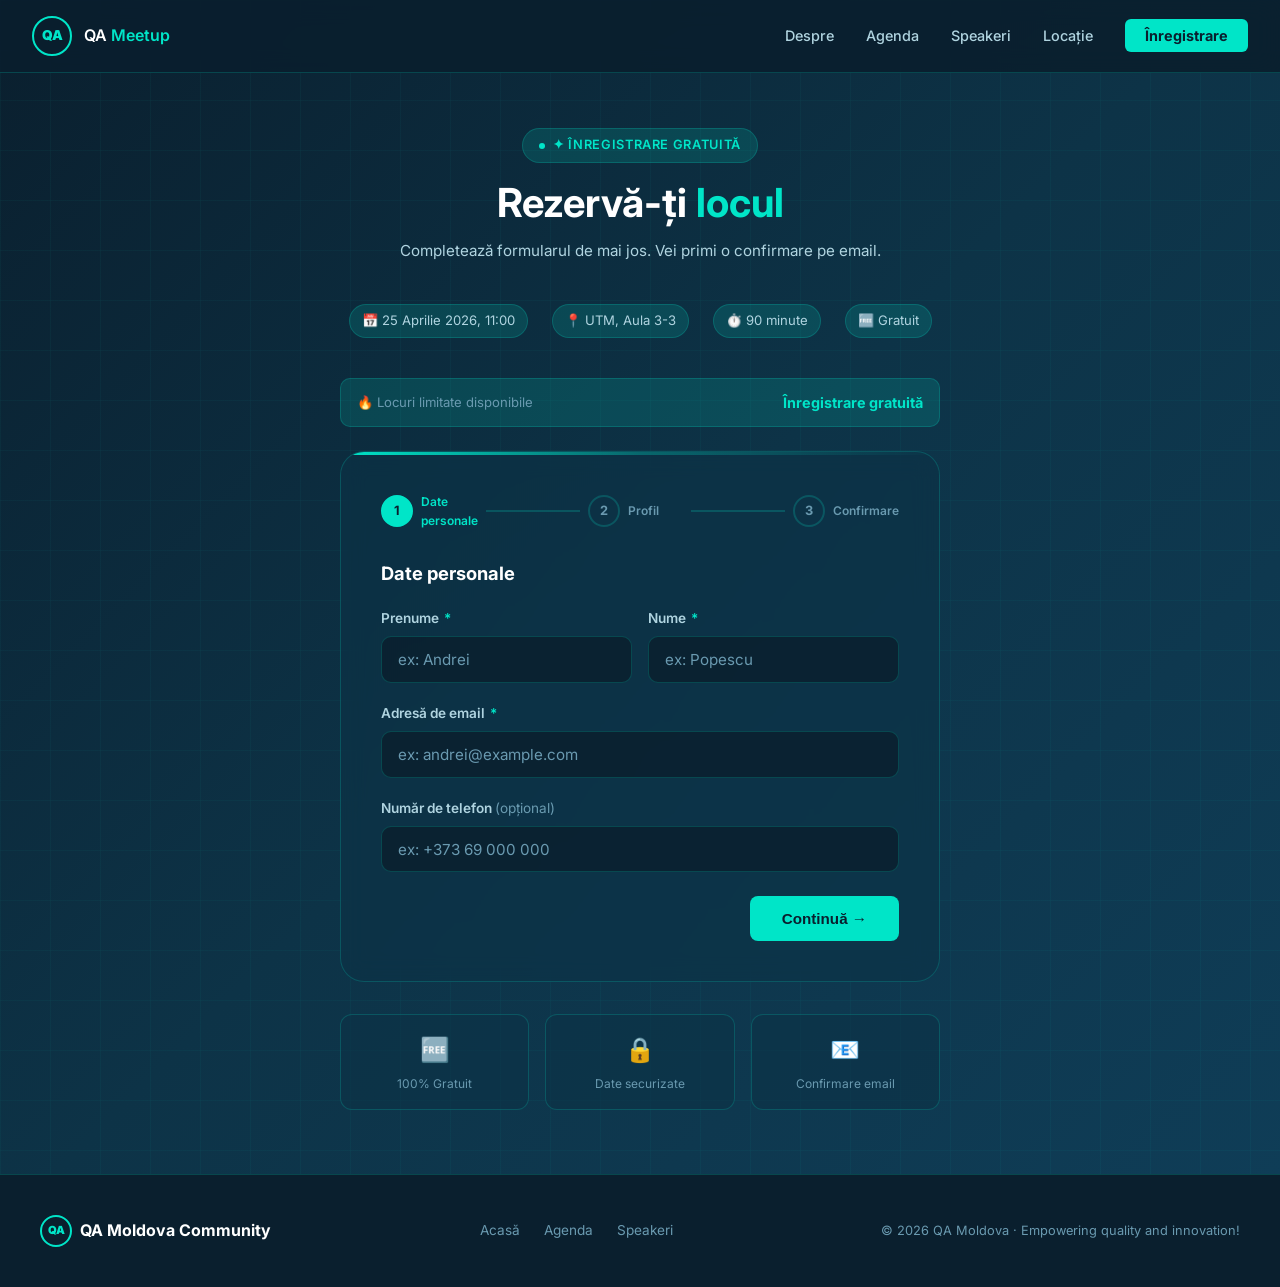
==== register.html @ f9ce4f12 "Add QA Spring Meetup 2026 event website - Landing page with hero, agenda, speakers, topics, location" ====
<!DOCTYPE html>
<html lang="ro">
<head>
  <meta charset="UTF-8" />
  <meta name="viewport" content="width=device-width, initial-scale=1.0" />
  <title>Înregistrare — QA Spring Meetup 2026</title>
  <meta name="description" content="Înregistrează-te gratuit la QA Spring Meetup 2026. 25 Aprilie, UTM Chișinău." />
  <link rel="stylesheet" href="styles.css" />
  <link rel="preconnect" href="https://fonts.googleapis.com" />
  <link href="https://fonts.googleapis.com/css2?family=Inter:wght@400;500;600;700;800;900&display=swap" rel="stylesheet" />
</head>
<body>

  <!-- ─── Navbar ─── -->
  <nav class="navbar" id="navbar">
    <a href="index.html" class="nav-logo">
      <div class="nav-logo-icon">QA</div>
      <span class="nav-logo-text">QA <span>Meetup</span></span>
    </a>
    <ul class="nav-links" id="nav-links">
      <li><a href="index.html#about">Despre</a></li>
      <li><a href="index.html#agenda">Agenda</a></li>
      <li><a href="index.html#speakers">Speakeri</a></li>
      <li><a href="index.html#location">Locație</a></li>
      <li><a href="register.html" class="nav-cta">Înregistrare</a></li>
    </ul>
    <div class="hamburger" id="hamburger" onclick="toggleMenu()">
      <span></span><span></span><span></span>
    </div>
  </nav>

  <!-- ─── Register Hero ─── -->
  <section class="register-hero">

    <div class="register-container">

      <!-- Header -->
      <div class="register-header">
        <div class="hero-badge" style="display:inline-flex;margin-bottom:1rem;">
          ✦ Înregistrare Gratuită
        </div>
        <h1>Rezervă-ți <span class="accent">locul</span></h1>
        <p>Completează formularul de mai jos. Vei primi o confirmare pe email.</p>
      </div>

      <!-- Event chips -->
      <div class="register-event-info">
        <div class="info-chip">📅 25 Aprilie 2026, 11:00</div>
        <div class="info-chip">📍 UTM, Aula 3-3</div>
        <div class="info-chip">⏱️ 90 minute</div>
        <div class="info-chip">🆓 Gratuit</div>
      </div>

      <!-- Spots indicator -->
      <div class="spots-counter">
        <span class="spots-text">🔥 Locuri limitate disponibile</span>
        <span class="spots-num">Înregistrare gratuită</span>
      </div>

      <!-- Form card -->
      <div class="register-form-card">

        <!-- Progress steps -->
        <div class="progress-steps" id="progress">
          <div class="step" id="step-indicator-1">
            <div class="step-circle active" id="circle-1">1</div>
            <div class="step-label active" id="label-1">Date personale</div>
          </div>
          <div class="step-connector" id="connector-1"></div>
          <div class="step" id="step-indicator-2">
            <div class="step-circle" id="circle-2">2</div>
            <div class="step-label" id="label-2">Profil</div>
          </div>
          <div class="step-connector" id="connector-2"></div>
          <div class="step" id="step-indicator-3">
            <div class="step-circle" id="circle-3">3</div>
            <div class="step-label" id="label-3">Confirmare</div>
          </div>
        </div>

        <!-- Step 1: Personal info -->
        <div class="form-step active" id="step-1">
          <h3 style="font-size:1.15rem;margin-bottom:1.5rem;color:var(--white);">
            Date personale
          </h3>

          <div class="form-row">
            <div class="form-group">
              <label for="firstName">Prenume <span class="required">*</span></label>
              <input
                type="text"
                id="firstName"
                class="form-input"
                placeholder="ex: Andrei"
                autocomplete="given-name"
              />
              <div class="error-msg" id="firstName-error">Te rugăm să introduci prenumele.</div>
            </div>
            <div class="form-group">
              <label for="lastName">Nume <span class="required">*</span></label>
              <input
                type="text"
                id="lastName"
                class="form-input"
                placeholder="ex: Popescu"
                autocomplete="family-name"
              />
              <div class="error-msg" id="lastName-error">Te rugăm să introduci numele.</div>
            </div>
          </div>

          <div class="form-group">
            <label for="email">Adresă de email <span class="required">*</span></label>
            <input
              type="email"
              id="email"
              class="form-input"
              placeholder="ex: andrei@example.com"
              autocomplete="email"
            />
            <div class="error-msg" id="email-error">Te rugăm să introduci un email valid.</div>
          </div>

          <div class="form-group">
            <label for="phone">Număr de telefon <span style="color:var(--text-muted);font-weight:400;">(opțional)</span></label>
            <input
              type="tel"
              id="phone"
              class="form-input"
              placeholder="ex: +373 69 000 000"
              autocomplete="tel"
            />
          </div>

          <div class="form-footer">
            <div></div>
            <button class="btn btn-primary" onclick="goToStep(2)">
              Continuă →
            </button>
          </div>
        </div>

        <!-- Step 2: Profile -->
        <div class="form-step" id="step-2">
          <h3 style="font-size:1.15rem;margin-bottom:1.5rem;color:var(--white);">
            Spune-ne mai multe despre tine
          </h3>

          <div class="form-group">
            <label for="role">Care este profilul tău? <span class="required">*</span></label>
            <select id="role" class="form-input form-select">
              <option value="" disabled selected>Selectează profilul tău</option>
              <option value="student">Student (IT / Informatică)</option>
              <option value="student-other">Student (altă specialitate)</option>
              <option value="junior">Junior QA / Tester (0-2 ani)</option>
              <option value="career-change">Reconversie profesională</option>
              <option value="mid">Mid / Senior QA Engineer</option>
              <option value="developer">Developer / DevOps</option>
              <option value="hr">HR / Recruiter</option>
              <option value="other">Altul</option>
            </select>
            <div class="error-msg" id="role-error">Te rugăm să selectezi profilul tău.</div>
          </div>

          <div class="form-group">
            <label for="company">Universitate / Companie <span style="color:var(--text-muted);font-weight:400;">(opțional)</span></label>
            <input
              type="text"
              id="company"
              class="form-input"
              placeholder="ex: UTM, Endava, Freelancer..."
            />
          </div>

          <div class="form-group">
            <label for="interest">Ce te interesează cel mai mult? <span class="required">*</span></label>
            <select id="interest" class="form-input form-select">
              <option value="" disabled selected>Alege un subiect</option>
              <option value="ai-qa">QA în Era AI</option>
              <option value="career">Carieră QA & Angajare</option>
              <option value="tools">Tooling & Automatizare</option>
              <option value="banking">Banking QA</option>
              <option value="networking">Networking cu profesioniști</option>
              <option value="all">Toate subiectele</option>
            </select>
            <div class="error-msg" id="interest-error">Te rugăm să selectezi un subiect.</div>
          </div>

          <div class="form-group">
            <label for="source">Cum ai aflat despre eveniment? <span style="color:var(--text-muted);font-weight:400;">(opțional)</span></label>
            <select id="source" class="form-input form-select">
              <option value="" disabled selected>Selectează sursa</option>
              <option value="linkedin">LinkedIn</option>
              <option value="instagram">Instagram</option>
              <option value="facebook">Facebook</option>
              <option value="telegram">Telegram</option>
              <option value="friend">Prieten / Coleg</option>
              <option value="utm">Anunț UTM</option>
              <option value="other">Altceva</option>
            </select>
          </div>

          <div class="form-footer">
            <button class="btn btn-outline" onclick="goToStep(1)">
              ← Înapoi
            </button>
            <button class="btn btn-primary" onclick="goToStep(3)">
              Continuă →
            </button>
          </div>
        </div>

        <!-- Step 3: Confirm -->
        <div class="form-step" id="step-3">
          <h3 style="font-size:1.15rem;margin-bottom:1.5rem;color:var(--white);">
            Confirmă înregistrarea
          </h3>

          <!-- Summary -->
          <div class="success-details" id="summary-box" style="margin-bottom:1.5rem;">
            <div class="detail-row">
              <span>👤</span>
              <span id="summary-name" style="font-weight:700;color:var(--white);">—</span>
            </div>
            <div class="detail-row">
              <span>📧</span>
              <span id="summary-email" style="color:var(--accent);">—</span>
            </div>
            <div class="detail-row">
              <span>🏷️</span>
              <span id="summary-role" style="color:var(--text-light);">—</span>
            </div>
            <div class="detail-row">
              <span>📅</span>
              <span style="color:var(--text-light);">25 Aprilie 2026, ora 11:00 — UTM, Aula 3-3</span>
            </div>
          </div>

          <div class="form-group">
            <div class="checkbox-group">
              <input type="checkbox" id="terms" class="checkbox-input" />
              <label for="terms" class="checkbox-label">
                Sunt de acord cu prelucrarea datelor personale în scopul organizării evenimentului și primirea confirmării prin email. <span class="required">*</span>
              </label>
            </div>
            <div class="error-msg" id="terms-error">Este necesar acordul pentru a continua.</div>
          </div>

          <div class="form-group" style="margin-top:0.5rem;">
            <div class="checkbox-group">
              <input type="checkbox" id="newsletter" class="checkbox-input" />
              <label for="newsletter" class="checkbox-label">
                Doresc să primesc noutăți despre viitoarele evenimente ale comunității QA Moldova.
              </label>
            </div>
          </div>

          <div class="form-footer" style="margin-top:2rem;">
            <button class="btn btn-outline" onclick="goToStep(2)">
              ← Înapoi
            </button>
            <button class="btn btn-primary" onclick="submitForm()" id="submit-btn">
              ✓ Confirmă Înregistrarea
            </button>
          </div>
        </div>

        <!-- Success State -->
        <div class="success-state" id="success-state">
          <div class="success-icon">🎉</div>
          <h2>Înregistrare <span class="accent">confirmată!</span></h2>
          <p>Felicitări, <strong id="success-name">—</strong>!</p>
          <p>Un email de confirmare a fost trimis la</p>
          <p class="success-email" id="success-email-display">—</p>

          <div class="success-details">
            <div class="detail-row">
              <span>📅</span>
              <span>Sâmbătă, 25 Aprilie 2026 · ora 11:00</span>
            </div>
            <div class="detail-row">
              <span>📍</span>
              <span>UTM — Blocul 3 (FCIM), Aula 3-3, Chișinău</span>
            </div>
            <div class="detail-row">
              <span>🚪</span>
              <span>Ușile se deschid la 10:45 — vino cu 15 min înainte</span>
            </div>
            <div class="detail-row">
              <span>📋</span>
              <span>Adaugă evenimentul în calendar pentru a nu uita</span>
            </div>
          </div>

          <div style="display:flex;gap:1rem;justify-content:center;flex-wrap:wrap;margin-top:1rem;">
            <a href="index.html" class="btn btn-outline">← Înapoi la Site</a>
            <a
              href="https://calendar.google.com/calendar/render?action=TEMPLATE&text=QA+Spring+Meetup+2026&dates=20260425T090000Z/20260425T103000Z&details=QA+Moldova+Spring+Meetup+2026&location=UTM,+Blocul+3+(FCIM),+Aula+3-3,+Chișinău"
              target="_blank"
              class="btn btn-primary"
            >
              📅 Adaugă în Calendar
            </a>
          </div>
        </div>

      </div>

      <!-- Side info below form on mobile -->
      <div style="margin-top:2rem;display:grid;grid-template-columns:repeat(3,1fr);gap:1rem;text-align:center;">
        <div style="background:var(--card-bg);border:1px solid var(--border);border-radius:12px;padding:1rem;">
          <div style="font-size:1.5rem;margin-bottom:0.3rem;">🆓</div>
          <div style="font-size:0.75rem;color:var(--text-muted);">100% Gratuit</div>
        </div>
        <div style="background:var(--card-bg);border:1px solid var(--border);border-radius:12px;padding:1rem;">
          <div style="font-size:1.5rem;margin-bottom:0.3rem;">🔒</div>
          <div style="font-size:0.75rem;color:var(--text-muted);">Date securizate</div>
        </div>
        <div style="background:var(--card-bg);border:1px solid var(--border);border-radius:12px;padding:1rem;">
          <div style="font-size:1.5rem;margin-bottom:0.3rem;">📧</div>
          <div style="font-size:0.75rem;color:var(--text-muted);">Confirmare email</div>
        </div>
      </div>

    </div>
  </section>

  <!-- ─── Footer ─── -->
  <footer>
    <div class="footer-content">
      <a href="index.html" class="footer-logo">
        <div class="nav-logo-icon" style="width:32px;height:32px;font-size:0.7rem;">QA</div>
        <span>QA Moldova Community</span>
      </a>
      <div class="footer-links">
        <a href="index.html">Acasă</a>
        <a href="index.html#agenda">Agenda</a>
        <a href="index.html#speakers">Speakeri</a>
      </div>
      <div class="footer-copy">© 2026 QA Moldova · Empowering quality and innovation!</div>
    </div>
  </footer>

  <script>
    // Hamburger menu
    function toggleMenu() {
      document.getElementById('nav-links').classList.toggle('open');
    }

    let currentStep = 1;

    const roleLabels = {
      'student': 'Student (IT / Informatică)',
      'student-other': 'Student (altă specialitate)',
      'junior': 'Junior QA / Tester (0-2 ani)',
      'career-change': 'Reconversie profesională',
      'mid': 'Mid / Senior QA Engineer',
      'developer': 'Developer / DevOps',
      'hr': 'HR / Recruiter',
      'other': 'Altul'
    };

    function validateStep(step) {
      let valid = true;

      if (step === 1) {
        const firstName = document.getElementById('firstName').value.trim();
        const lastName = document.getElementById('lastName').value.trim();
        const email = document.getElementById('email').value.trim();
        const emailRegex = /^[^\s@]+@[^\s@]+\.[^\s@]+$/;

        setError('firstName', !firstName);
        setError('lastName', !lastName);
        setError('email', !email || !emailRegex.test(email));

        valid = firstName && lastName && email && emailRegex.test(email);
      }

      if (step === 2) {
        const role = document.getElementById('role').value;
        const interest = document.getElementById('interest').value;

        setError('role', !role);
        setError('interest', !interest);

        valid = role && interest;
      }

      if (step === 3) {
        const terms = document.getElementById('terms').checked;
        setError('terms', !terms);
        valid = terms;
      }

      return valid;
    }

    function setError(field, hasError) {
      const input = document.getElementById(field);
      const errorEl = document.getElementById(field + '-error');
      if (!input || !errorEl) return;

      if (hasError) {
        input.classList.add('error');
        errorEl.classList.add('show');
      } else {
        input.classList.remove('error');
        errorEl.classList.remove('show');
      }
    }

    // Clear error on input
    ['firstName', 'lastName', 'email', 'role', 'interest'].forEach(id => {
      const el = document.getElementById(id);
      if (el) {
        el.addEventListener('input', () => setError(id, false));
        el.addEventListener('change', () => setError(id, false));
      }
    });

    document.getElementById('terms').addEventListener('change', () => setError('terms', false));

    function updateProgress(step) {
      for (let i = 1; i <= 3; i++) {
        const circle = document.getElementById('circle-' + i);
        const label = document.getElementById('label-' + i);

        if (i < step) {
          circle.classList.remove('active');
          circle.classList.add('done');
          circle.textContent = '✓';
          label.classList.remove('active');
        } else if (i === step) {
          circle.classList.add('active');
          circle.classList.remove('done');
          circle.textContent = i;
          label.classList.add('active');
        } else {
          circle.classList.remove('active', 'done');
          circle.textContent = i;
          label.classList.remove('active');
        }
      }

      for (let i = 1; i <= 2; i++) {
        const conn = document.getElementById('connector-' + i);
        if (i < step) {
          conn.classList.add('done');
        } else {
          conn.classList.remove('done');
        }
      }
    }

    function goToStep(targetStep) {
      if (targetStep > currentStep && !validateStep(currentStep)) return;

      // If going to step 3, populate summary
      if (targetStep === 3) {
        const firstName = document.getElementById('firstName').value.trim();
        const lastName = document.getElementById('lastName').value.trim();
        const email = document.getElementById('email').value.trim();
        const role = document.getElementById('role').value;

        document.getElementById('summary-name').textContent = firstName + ' ' + lastName;
        document.getElementById('summary-email').textContent = email;
        document.getElementById('summary-role').textContent = roleLabels[role] || role;
      }

      document.getElementById('step-' + currentStep).classList.remove('active');
      document.getElementById('step-' + targetStep).classList.add('active');
      currentStep = targetStep;
      updateProgress(currentStep);

      // Scroll to form top
      document.querySelector('.register-form-card').scrollIntoView({ behavior: 'smooth', block: 'start' });
    }

    function submitForm() {
      if (!validateStep(3)) return;

      const btn = document.getElementById('submit-btn');
      btn.textContent = 'Procesare...';
      btn.disabled = true;

      // Simulate submission
      setTimeout(() => {
        const firstName = document.getElementById('firstName').value.trim();
        const lastName = document.getElementById('lastName').value.trim();
        const email = document.getElementById('email').value.trim();

        // Store in localStorage
        const registrations = JSON.parse(localStorage.getItem('qa_meetup_registrations') || '[]');
        registrations.push({
          firstName,
          lastName,
          email,
          phone: document.getElementById('phone').value.trim(),
          role: document.getElementById('role').value,
          company: document.getElementById('company').value.trim(),
          interest: document.getElementById('interest').value,
          source: document.getElementById('source').value,
          newsletter: document.getElementById('newsletter').checked,
          timestamp: new Date().toISOString()
        });
        localStorage.setItem('qa_meetup_registrations', JSON.stringify(registrations));

        // Show success
        document.getElementById('progress').style.display = 'none';
        for (let i = 1; i <= 3; i++) {
          document.getElementById('step-' + i).classList.remove('active');
        }

        document.getElementById('success-name').textContent = firstName + ' ' + lastName;
        document.getElementById('success-email-display').textContent = email;
        document.getElementById('success-state').classList.add('show');

        // Scroll to success
        document.querySelector('.register-form-card').scrollIntoView({ behavior: 'smooth', block: 'start' });
      }, 1200);
    }
  </script>
</body>
</html>
---- styles.css ----
/* ============================================
   QA Spring Meetup 2026 - Main Stylesheet
   ============================================ */

:root {
  --teal-dark: #0a1f2e;
  --teal-mid: #0d3347;
  --teal-light: #134d6b;
  --accent: #00e5c8;
  --accent-dim: #00b89e;
  --accent-glow: rgba(0, 229, 200, 0.15);
  --white: #ffffff;
  --text-light: #b0d4e0;
  --text-muted: #6a9ab0;
  --card-bg: rgba(13, 51, 71, 0.6);
  --border: rgba(0, 229, 200, 0.2);
  --gradient: linear-gradient(135deg, #0a1f2e 0%, #0d3347 50%, #0f3d57 100%);
}

* {
  margin: 0;
  padding: 0;
  box-sizing: border-box;
}

html {
  scroll-behavior: smooth;
}

body {
  font-family: 'Inter', -apple-system, BlinkMacSystemFont, 'Segoe UI', sans-serif;
  background: var(--teal-dark);
  color: var(--white);
  line-height: 1.6;
  overflow-x: hidden;
}

/* ── Typography ── */
h1, h2, h3, h4 {
  font-weight: 700;
  line-height: 1.2;
}

.accent { color: var(--accent); }

/* ── Navbar ── */
.navbar {
  position: fixed;
  top: 0;
  left: 0;
  right: 0;
  z-index: 1000;
  padding: 1rem 2rem;
  display: flex;
  align-items: center;
  justify-content: space-between;
  background: rgba(10, 31, 46, 0.92);
  backdrop-filter: blur(12px);
  border-bottom: 1px solid var(--border);
  transition: all 0.3s ease;
}

.nav-logo {
  display: flex;
  align-items: center;
  gap: 0.75rem;
  text-decoration: none;
}

.nav-logo-icon {
  width: 40px;
  height: 40px;
  border: 2px solid var(--accent);
  border-radius: 50%;
  display: flex;
  align-items: center;
  justify-content: center;
  font-weight: 900;
  font-size: 0.85rem;
  color: var(--accent);
  letter-spacing: -0.5px;
}

.nav-logo-text {
  font-size: 1rem;
  font-weight: 600;
  color: var(--white);
}

.nav-logo-text span {
  color: var(--accent);
}

.nav-links {
  display: flex;
  align-items: center;
  gap: 2rem;
  list-style: none;
}

.nav-links a {
  text-decoration: none;
  color: var(--text-light);
  font-size: 0.9rem;
  font-weight: 500;
  transition: color 0.2s;
}

.nav-links a:hover {
  color: var(--accent);
}

.nav-cta {
  background: var(--accent) !important;
  color: var(--teal-dark) !important;
  padding: 0.5rem 1.25rem;
  border-radius: 6px;
  font-weight: 700 !important;
  transition: background 0.2s, transform 0.2s !important;
}

.nav-cta:hover {
  background: var(--accent-dim) !important;
  transform: translateY(-1px);
}

.hamburger {
  display: none;
  flex-direction: column;
  gap: 5px;
  cursor: pointer;
  padding: 4px;
}

.hamburger span {
  display: block;
  width: 24px;
  height: 2px;
  background: var(--accent);
  border-radius: 2px;
  transition: all 0.3s;
}

/* ── Hero ── */
.hero {
  min-height: 100vh;
  display: flex;
  align-items: center;
  position: relative;
  overflow: hidden;
  padding: 8rem 2rem 4rem;
}

.hero-bg {
  position: absolute;
  inset: 0;
  background: var(--gradient);
  z-index: 0;
}

.hero-grid {
  position: absolute;
  inset: 0;
  background-image:
    linear-gradient(rgba(0, 229, 200, 0.05) 1px, transparent 1px),
    linear-gradient(90deg, rgba(0, 229, 200, 0.05) 1px, transparent 1px);
  background-size: 60px 60px;
  z-index: 0;
}

.hero-orb {
  position: absolute;
  border-radius: 50%;
  filter: blur(80px);
  z-index: 0;
}

.hero-orb-1 {
  width: 500px;
  height: 500px;
  background: rgba(0, 229, 200, 0.08);
  top: -100px;
  right: -100px;
}

.hero-orb-2 {
  width: 300px;
  height: 300px;
  background: rgba(0, 229, 200, 0.05);
  bottom: 0;
  left: -50px;
}

.hero-content {
  position: relative;
  z-index: 1;
  max-width: 1200px;
  margin: 0 auto;
  width: 100%;
  display: grid;
  grid-template-columns: 1fr 1fr;
  gap: 4rem;
  align-items: center;
}

.hero-badge {
  display: inline-flex;
  align-items: center;
  gap: 0.5rem;
  background: var(--accent-glow);
  border: 1px solid var(--border);
  padding: 0.4rem 1rem;
  border-radius: 999px;
  font-size: 0.8rem;
  font-weight: 600;
  color: var(--accent);
  letter-spacing: 0.05em;
  text-transform: uppercase;
  margin-bottom: 1.5rem;
}

.hero-badge::before {
  content: '';
  width: 6px;
  height: 6px;
  background: var(--accent);
  border-radius: 50%;
  animation: pulse 2s infinite;
}

@keyframes pulse {
  0%, 100% { opacity: 1; transform: scale(1); }
  50% { opacity: 0.5; transform: scale(1.5); }
}

.hero-title {
  font-size: clamp(2.5rem, 5vw, 4rem);
  margin-bottom: 1rem;
  line-height: 1.1;
}

.hero-title .accent {
  display: block;
}

.hero-subtitle {
  font-size: 1.1rem;
  color: var(--text-light);
  margin-bottom: 2rem;
  max-width: 480px;
}

.hero-meta {
  display: flex;
  flex-direction: column;
  gap: 0.75rem;
  margin-bottom: 2.5rem;
}

.hero-meta-item {
  display: flex;
  align-items: center;
  gap: 0.75rem;
  font-size: 0.95rem;
  color: var(--text-light);
}

.hero-meta-item .icon {
  width: 36px;
  height: 36px;
  background: var(--accent-glow);
  border: 1px solid var(--border);
  border-radius: 8px;
  display: flex;
  align-items: center;
  justify-content: center;
  font-size: 1rem;
  flex-shrink: 0;
}

.hero-meta-item strong {
  color: var(--white);
}

.hero-actions {
  display: flex;
  gap: 1rem;
  flex-wrap: wrap;
}

.btn {
  display: inline-flex;
  align-items: center;
  gap: 0.5rem;
  padding: 0.85rem 2rem;
  border-radius: 8px;
  font-weight: 700;
  font-size: 0.95rem;
  text-decoration: none;
  transition: all 0.2s ease;
  cursor: pointer;
  border: none;
}

.btn-primary {
  background: var(--accent);
  color: var(--teal-dark);
}

.btn-primary:hover {
  background: var(--accent-dim);
  transform: translateY(-2px);
  box-shadow: 0 8px 30px rgba(0, 229, 200, 0.3);
}

.btn-outline {
  background: transparent;
  color: var(--accent);
  border: 2px solid var(--accent);
}

.btn-outline:hover {
  background: var(--accent-glow);
  transform: translateY(-2px);
}

.hero-card {
  background: var(--card-bg);
  border: 1px solid var(--border);
  border-radius: 20px;
  padding: 2rem;
  backdrop-filter: blur(10px);
  position: relative;
  overflow: hidden;
}

.hero-card::before {
  content: '';
  position: absolute;
  top: 0;
  left: 0;
  right: 0;
  height: 3px;
  background: linear-gradient(90deg, var(--accent), transparent);
}

.countdown-label {
  font-size: 0.75rem;
  font-weight: 600;
  text-transform: uppercase;
  letter-spacing: 0.1em;
  color: var(--accent);
  margin-bottom: 1rem;
}

.countdown {
  display: grid;
  grid-template-columns: repeat(4, 1fr);
  gap: 0.5rem;
  margin-bottom: 1.5rem;
}

.countdown-item {
  text-align: center;
  background: rgba(0, 229, 200, 0.05);
  border: 1px solid var(--border);
  border-radius: 10px;
  padding: 0.75rem 0.5rem;
}

.countdown-num {
  font-size: 2rem;
  font-weight: 800;
  color: var(--accent);
  display: block;
  line-height: 1;
}

.countdown-unit {
  font-size: 0.65rem;
  text-transform: uppercase;
  letter-spacing: 0.08em;
  color: var(--text-muted);
  margin-top: 0.25rem;
}

.hero-tags {
  display: flex;
  flex-wrap: wrap;
  gap: 0.5rem;
}

.tag {
  background: var(--accent-glow);
  border: 1px solid var(--border);
  color: var(--accent);
  padding: 0.3rem 0.75rem;
  border-radius: 999px;
  font-size: 0.75rem;
  font-weight: 600;
}

/* ── Section Shared ── */
section {
  padding: 5rem 2rem;
}

.container {
  max-width: 1200px;
  margin: 0 auto;
}

.section-label {
  font-size: 0.75rem;
  font-weight: 700;
  text-transform: uppercase;
  letter-spacing: 0.12em;
  color: var(--accent);
  margin-bottom: 0.75rem;
}

.section-title {
  font-size: clamp(1.8rem, 3vw, 2.5rem);
  margin-bottom: 1rem;
}

.section-desc {
  color: var(--text-light);
  font-size: 1rem;
  max-width: 580px;
}

.section-header {
  margin-bottom: 3rem;
}

/* ── About ── */
.about {
  background: linear-gradient(180deg, var(--teal-dark) 0%, var(--teal-mid) 100%);
}

.about-grid {
  display: grid;
  grid-template-columns: 1fr 1fr;
  gap: 4rem;
  align-items: center;
}

.about-stats {
  display: grid;
  grid-template-columns: 1fr 1fr;
  gap: 1rem;
}

.stat-card {
  background: var(--card-bg);
  border: 1px solid var(--border);
  border-radius: 16px;
  padding: 1.5rem;
  text-align: center;
  transition: transform 0.2s, border-color 0.2s;
}

.stat-card:hover {
  transform: translateY(-4px);
  border-color: var(--accent);
}

.stat-num {
  font-size: 2.5rem;
  font-weight: 800;
  color: var(--accent);
  display: block;
}

.stat-label {
  font-size: 0.8rem;
  color: var(--text-muted);
  margin-top: 0.25rem;
}

.about-text p {
  color: var(--text-light);
  margin-bottom: 1rem;
}

.about-highlights {
  margin-top: 1.5rem;
  display: flex;
  flex-direction: column;
  gap: 0.75rem;
}

.highlight-item {
  display: flex;
  align-items: flex-start;
  gap: 0.75rem;
  font-size: 0.9rem;
  color: var(--text-light);
}

.highlight-item .check {
  color: var(--accent);
  font-size: 1rem;
  margin-top: 0.1rem;
  flex-shrink: 0;
}

/* ── Agenda ── */
.agenda {
  background: var(--teal-mid);
  position: relative;
  overflow: hidden;
}

.agenda::before {
  content: '';
  position: absolute;
  top: 0;
  left: 0;
  right: 0;
  bottom: 0;
  background-image: linear-gradient(rgba(0, 229, 200, 0.03) 1px, transparent 1px),
    linear-gradient(90deg, rgba(0, 229, 200, 0.03) 1px, transparent 1px);
  background-size: 40px 40px;
}

.agenda-timeline {
  position: relative;
  z-index: 1;
}

.agenda-item {
  display: grid;
  grid-template-columns: 140px 1fr;
  gap: 2rem;
  margin-bottom: 1.5rem;
  position: relative;
}

.agenda-item::before {
  content: '';
  position: absolute;
  left: 148px;
  top: 24px;
  bottom: -1.5rem;
  width: 2px;
  background: var(--border);
}

.agenda-item:last-child::before {
  display: none;
}

.agenda-time {
  text-align: right;
  padding-top: 1rem;
}

.agenda-time span {
  font-size: 0.85rem;
  font-weight: 700;
  color: var(--accent);
  background: var(--accent-glow);
  border: 1px solid var(--border);
  padding: 0.3rem 0.6rem;
  border-radius: 6px;
  white-space: nowrap;
}

.agenda-card {
  background: var(--card-bg);
  border: 1px solid var(--border);
  border-radius: 16px;
  padding: 1.5rem;
  position: relative;
  transition: border-color 0.2s, transform 0.2s;
}

.agenda-card:hover {
  border-color: var(--accent);
  transform: translateX(4px);
}

.agenda-card::before {
  content: '';
  position: absolute;
  left: -8px;
  top: 20px;
  width: 14px;
  height: 14px;
  background: var(--accent);
  border-radius: 50%;
  border: 3px solid var(--teal-mid);
}

.agenda-segment {
  font-size: 0.7rem;
  font-weight: 700;
  text-transform: uppercase;
  letter-spacing: 0.1em;
  color: var(--accent);
  margin-bottom: 0.4rem;
}

.agenda-title {
  font-size: 1.05rem;
  font-weight: 700;
  margin-bottom: 0.4rem;
}

.agenda-speakers {
  font-size: 0.85rem;
  color: var(--text-muted);
}

.agenda-format {
  display: inline-block;
  font-size: 0.7rem;
  font-weight: 600;
  padding: 0.2rem 0.6rem;
  border-radius: 999px;
  margin-top: 0.5rem;
}

.format-presentation { background: rgba(59,130,246,0.15); color: #60a5fa; }
.format-panel { background: rgba(168,85,247,0.15); color: #c084fc; }
.format-workshop { background: rgba(245,158,11,0.15); color: #fbbf24; }
.format-opening { background: rgba(16,185,129,0.15); color: #34d399; }
.format-interactive { background: rgba(239,68,68,0.15); color: #f87171; }

/* ── Speakers ── */
.speakers {
  background: linear-gradient(180deg, var(--teal-dark) 0%, var(--teal-mid) 100%);
}

.speakers-grid {
  display: grid;
  grid-template-columns: repeat(auto-fill, minmax(280px, 1fr));
  gap: 1.5rem;
}

.speaker-card {
  background: var(--card-bg);
  border: 1px solid var(--border);
  border-radius: 20px;
  padding: 2rem;
  text-align: center;
  transition: all 0.3s ease;
  position: relative;
  overflow: hidden;
}

.speaker-card::before {
  content: '';
  position: absolute;
  bottom: 0;
  left: 0;
  right: 0;
  height: 3px;
  background: linear-gradient(90deg, transparent, var(--accent), transparent);
  transform: scaleX(0);
  transition: transform 0.3s;
}

.speaker-card:hover {
  transform: translateY(-6px);
  border-color: var(--accent);
  box-shadow: 0 20px 50px rgba(0, 229, 200, 0.1);
}

.speaker-card:hover::before {
  transform: scaleX(1);
}

.speaker-avatar {
  width: 80px;
  height: 80px;
  border-radius: 50%;
  background: linear-gradient(135deg, var(--teal-light), var(--accent));
  margin: 0 auto 1rem;
  display: flex;
  align-items: center;
  justify-content: center;
  font-size: 1.8rem;
  font-weight: 800;
  color: var(--teal-dark);
  border: 3px solid var(--border);
  transition: border-color 0.3s;
}

.speaker-card:hover .speaker-avatar {
  border-color: var(--accent);
}

.speaker-name {
  font-size: 1.1rem;
  font-weight: 700;
  margin-bottom: 0.25rem;
}

.speaker-role {
  font-size: 0.8rem;
  color: var(--accent);
  font-weight: 600;
  margin-bottom: 0.25rem;
}

.speaker-company {
  font-size: 0.8rem;
  color: var(--text-muted);
  margin-bottom: 1rem;
}

.speaker-topic {
  font-size: 0.82rem;
  color: var(--text-light);
  background: var(--accent-glow);
  border: 1px solid var(--border);
  border-radius: 8px;
  padding: 0.5rem 0.75rem;
  line-height: 1.4;
}

/* ── Topics ── */
.topics {
  background: var(--teal-mid);
}

.topics-grid {
  display: grid;
  grid-template-columns: repeat(auto-fill, minmax(260px, 1fr));
  gap: 1.25rem;
}

.topic-card {
  background: var(--card-bg);
  border: 1px solid var(--border);
  border-radius: 16px;
  padding: 1.5rem;
  transition: all 0.2s;
}

.topic-card:hover {
  border-color: var(--accent);
  transform: translateY(-3px);
}

.topic-icon {
  font-size: 2rem;
  margin-bottom: 0.75rem;
}

.topic-title {
  font-size: 0.95rem;
  font-weight: 700;
  margin-bottom: 0.4rem;
}

.topic-desc {
  font-size: 0.82rem;
  color: var(--text-muted);
  line-height: 1.5;
}

/* ── Location ── */
.location {
  background: linear-gradient(180deg, var(--teal-dark) 0%, var(--teal-mid) 100%);
}

.location-grid {
  display: grid;
  grid-template-columns: 1fr 1fr;
  gap: 3rem;
  align-items: start;
}

.location-card {
  background: var(--card-bg);
  border: 1px solid var(--border);
  border-radius: 20px;
  overflow: hidden;
}

.location-map {
  width: 100%;
  height: 260px;
  background: var(--teal-light);
  display: flex;
  align-items: center;
  justify-content: center;
  position: relative;
  overflow: hidden;
}

.location-map iframe {
  width: 100%;
  height: 100%;
  border: none;
  filter: hue-rotate(170deg) saturate(0.6) brightness(0.8);
}

.location-map-placeholder {
  text-align: center;
  color: var(--text-muted);
}

.location-map-placeholder .map-icon {
  font-size: 3rem;
  display: block;
  margin-bottom: 0.5rem;
}

.location-details {
  padding: 1.5rem;
}

.location-name {
  font-size: 1.1rem;
  font-weight: 700;
  margin-bottom: 0.5rem;
}

.location-address {
  font-size: 0.85rem;
  color: var(--text-muted);
  line-height: 1.5;
}

.location-info {
  display: flex;
  flex-direction: column;
  gap: 1rem;
}

.location-info-item {
  display: flex;
  align-items: flex-start;
  gap: 1rem;
}

.location-info-item .icon-box {
  width: 44px;
  height: 44px;
  background: var(--accent-glow);
  border: 1px solid var(--border);
  border-radius: 10px;
  display: flex;
  align-items: center;
  justify-content: center;
  font-size: 1.2rem;
  flex-shrink: 0;
}

.location-info-item h4 {
  font-size: 0.85rem;
  font-weight: 700;
  margin-bottom: 0.15rem;
}

.location-info-item p {
  font-size: 0.82rem;
  color: var(--text-muted);
}

/* ── CTA ── */
.cta-section {
  background: var(--teal-mid);
  text-align: center;
  padding: 6rem 2rem;
  position: relative;
  overflow: hidden;
}

.cta-section::before {
  content: '';
  position: absolute;
  top: 50%;
  left: 50%;
  transform: translate(-50%, -50%);
  width: 600px;
  height: 600px;
  background: radial-gradient(circle, rgba(0, 229, 200, 0.08) 0%, transparent 70%);
  pointer-events: none;
}

.cta-section h2 {
  font-size: clamp(2rem, 4vw, 3rem);
  margin-bottom: 1rem;
  position: relative;
}

.cta-section p {
  color: var(--text-light);
  font-size: 1.05rem;
  margin-bottom: 2rem;
  max-width: 500px;
  margin-left: auto;
  margin-right: auto;
  position: relative;
}

.cta-note {
  font-size: 0.8rem !important;
  color: var(--text-muted) !important;
  margin-top: 1rem !important;
  margin-bottom: 0 !important;
}

/* ── Footer ── */
footer {
  background: var(--teal-dark);
  border-top: 1px solid var(--border);
  padding: 2.5rem 2rem;
  text-align: center;
}

.footer-content {
  max-width: 1200px;
  margin: 0 auto;
  display: flex;
  align-items: center;
  justify-content: space-between;
  flex-wrap: wrap;
  gap: 1rem;
}

.footer-logo {
  display: flex;
  align-items: center;
  gap: 0.5rem;
  text-decoration: none;
  color: var(--white);
  font-weight: 700;
}

.footer-links {
  display: flex;
  gap: 1.5rem;
}

.footer-links a {
  text-decoration: none;
  color: var(--text-muted);
  font-size: 0.85rem;
  transition: color 0.2s;
}

.footer-links a:hover {
  color: var(--accent);
}

.footer-copy {
  color: var(--text-muted);
  font-size: 0.8rem;
}

/* ── Register Page ── */
.register-hero {
  min-height: 100vh;
  display: flex;
  align-items: center;
  padding: 8rem 2rem 4rem;
  background: var(--gradient);
  position: relative;
  overflow: hidden;
}

.register-hero::before {
  content: '';
  position: absolute;
  inset: 0;
  background-image:
    linear-gradient(rgba(0, 229, 200, 0.04) 1px, transparent 1px),
    linear-gradient(90deg, rgba(0, 229, 200, 0.04) 1px, transparent 1px);
  background-size: 50px 50px;
}

.register-container {
  max-width: 600px;
  margin: 0 auto;
  width: 100%;
  position: relative;
  z-index: 1;
}

.register-header {
  text-align: center;
  margin-bottom: 2.5rem;
}

.register-header h1 {
  font-size: clamp(1.8rem, 4vw, 2.5rem);
  margin-bottom: 0.75rem;
}

.register-header p {
  color: var(--text-light);
  font-size: 0.95rem;
}

.register-event-info {
  display: flex;
  justify-content: center;
  gap: 1.5rem;
  flex-wrap: wrap;
  margin-bottom: 2.5rem;
}

.register-event-info .info-chip {
  display: flex;
  align-items: center;
  gap: 0.4rem;
  font-size: 0.82rem;
  color: var(--text-light);
  background: var(--accent-glow);
  border: 1px solid var(--border);
  padding: 0.35rem 0.75rem;
  border-radius: 999px;
}

.register-form-card {
  background: var(--card-bg);
  border: 1px solid var(--border);
  border-radius: 24px;
  padding: 2.5rem;
  backdrop-filter: blur(12px);
  position: relative;
  overflow: hidden;
}

.register-form-card::before {
  content: '';
  position: absolute;
  top: 0;
  left: 0;
  right: 0;
  height: 3px;
  background: linear-gradient(90deg, var(--accent), rgba(0, 229, 200, 0.3), transparent);
}

.progress-steps {
  display: flex;
  align-items: center;
  margin-bottom: 2rem;
}

.step {
  display: flex;
  align-items: center;
  gap: 0.5rem;
  flex: 1;
}

.step-circle {
  width: 32px;
  height: 32px;
  border-radius: 50%;
  display: flex;
  align-items: center;
  justify-content: center;
  font-size: 0.8rem;
  font-weight: 700;
  border: 2px solid var(--border);
  color: var(--text-muted);
  background: transparent;
  transition: all 0.3s;
  flex-shrink: 0;
}

.step-circle.active {
  border-color: var(--accent);
  background: var(--accent);
  color: var(--teal-dark);
}

.step-circle.done {
  border-color: var(--accent);
  background: var(--accent-glow);
  color: var(--accent);
}

.step-label {
  font-size: 0.75rem;
  color: var(--text-muted);
  font-weight: 600;
}

.step-label.active {
  color: var(--accent);
}

.step-connector {
  flex: 1;
  height: 2px;
  background: var(--border);
  margin: 0 0.5rem;
  transition: background 0.3s;
}

.step-connector.done {
  background: var(--accent);
}

.form-step {
  display: none;
}

.form-step.active {
  display: block;
}

.form-group {
  margin-bottom: 1.25rem;
}

.form-group label {
  display: block;
  font-size: 0.85rem;
  font-weight: 600;
  color: var(--text-light);
  margin-bottom: 0.4rem;
}

.form-group label .required {
  color: var(--accent);
  margin-left: 2px;
}

.form-row {
  display: grid;
  grid-template-columns: 1fr 1fr;
  gap: 1rem;
}

.form-input {
  width: 100%;
  background: rgba(10, 31, 46, 0.8);
  border: 1.5px solid var(--border);
  border-radius: 10px;
  padding: 0.8rem 1rem;
  color: var(--white);
  font-size: 0.95rem;
  font-family: inherit;
  transition: border-color 0.2s, box-shadow 0.2s;
  outline: none;
}

.form-input::placeholder {
  color: var(--text-muted);
}

.form-input:focus {
  border-color: var(--accent);
  box-shadow: 0 0 0 3px rgba(0, 229, 200, 0.1);
}

.form-input.error {
  border-color: #f87171;
}

.error-msg {
  font-size: 0.75rem;
  color: #f87171;
  margin-top: 0.3rem;
  display: none;
}

.error-msg.show {
  display: block;
}

.form-select {
  appearance: none;
  background-image: url("data:image/svg+xml,%3Csvg xmlns='http://www.w3.org/2000/svg' viewBox='0 0 24 24' fill='none' stroke='%2300e5c8' stroke-width='2'%3E%3Cpath d='M6 9l6 6 6-6'/%3E%3C/svg%3E");
  background-repeat: no-repeat;
  background-position: right 0.75rem center;
  background-size: 1rem;
  padding-right: 2.5rem;
  cursor: pointer;
}

.form-select option {
  background: var(--teal-dark);
}

.checkbox-group {
  display: flex;
  align-items: flex-start;
  gap: 0.75rem;
}

.checkbox-input {
  width: 18px;
  height: 18px;
  border: 1.5px solid var(--border);
  border-radius: 4px;
  background: transparent;
  cursor: pointer;
  accent-color: var(--accent);
  flex-shrink: 0;
  margin-top: 2px;
}

.checkbox-label {
  font-size: 0.82rem;
  color: var(--text-light);
  line-height: 1.5;
}

.checkbox-label a {
  color: var(--accent);
  text-decoration: none;
}

.form-footer {
  display: flex;
  justify-content: space-between;
  align-items: center;
  margin-top: 1.5rem;
  gap: 1rem;
}

.btn-full {
  width: 100%;
  justify-content: center;
}

/* Success state */
.success-state {
  display: none;
  text-align: center;
  padding: 2rem 0;
}

.success-state.show {
  display: block;
}

.success-icon {
  width: 80px;
  height: 80px;
  background: var(--accent-glow);
  border: 2px solid var(--accent);
  border-radius: 50%;
  display: flex;
  align-items: center;
  justify-content: center;
  font-size: 2rem;
  margin: 0 auto 1.5rem;
  animation: successPop 0.5s cubic-bezier(0.175, 0.885, 0.32, 1.275);
}

@keyframes successPop {
  from { transform: scale(0); opacity: 0; }
  to { transform: scale(1); opacity: 1; }
}

.success-state h2 {
  font-size: 1.6rem;
  margin-bottom: 0.75rem;
}

.success-state p {
  color: var(--text-light);
  font-size: 0.9rem;
  margin-bottom: 0.5rem;
}

.success-email {
  color: var(--accent) !important;
  font-weight: 700;
}

.success-details {
  background: var(--accent-glow);
  border: 1px solid var(--border);
  border-radius: 12px;
  padding: 1.25rem;
  margin: 1.5rem 0;
  text-align: left;
}

.success-details .detail-row {
  display: flex;
  align-items: center;
  gap: 0.75rem;
  font-size: 0.85rem;
  color: var(--text-light);
  padding: 0.4rem 0;
}

.success-details .detail-row + .detail-row {
  border-top: 1px solid var(--border);
}

.spots-counter {
  background: var(--accent-glow);
  border: 1px solid var(--border);
  border-radius: 10px;
  padding: 0.75rem 1rem;
  display: flex;
  align-items: center;
  justify-content: space-between;
  margin-bottom: 1.5rem;
}

.spots-text {
  font-size: 0.82rem;
  color: var(--text-muted);
}

.spots-num {
  font-size: 0.9rem;
  font-weight: 700;
  color: var(--accent);
}

/* ── Mobile ── */
@media (max-width: 768px) {
  .nav-links {
    display: none;
    position: fixed;
    top: 64px;
    left: 0;
    right: 0;
    background: rgba(10, 31, 46, 0.98);
    flex-direction: column;
    padding: 1.5rem;
    border-bottom: 1px solid var(--border);
    gap: 1.25rem;
  }

  .nav-links.open {
    display: flex;
  }

  .hamburger {
    display: flex;
  }

  .hero-content {
    grid-template-columns: 1fr;
    gap: 2rem;
  }

  .hero-card {
    display: none;
  }

  .about-grid {
    grid-template-columns: 1fr;
    gap: 2rem;
  }

  .about-stats {
    order: -1;
  }

  .agenda-item {
    grid-template-columns: 1fr;
    gap: 0.75rem;
  }

  .agenda-item::before {
    display: none;
  }

  .agenda-time {
    text-align: left;
    padding-top: 0;
  }

  .agenda-card::before {
    display: none;
  }

  .location-grid {
    grid-template-columns: 1fr;
    gap: 2rem;
  }

  .form-row {
    grid-template-columns: 1fr;
  }

  .footer-content {
    flex-direction: column;
    align-items: center;
    text-align: center;
  }

  .hero-actions {
    flex-direction: column;
  }

  .btn {
    justify-content: center;
  }

  .progress-steps {
    flex-wrap: wrap;
    gap: 0.5rem;
  }
}

@media (max-width: 480px) {
  section {
    padding: 3.5rem 1.25rem;
  }

  .register-form-card {
    padding: 1.5rem;
  }

  .hero {
    padding: 7rem 1.25rem 3rem;
  }
}
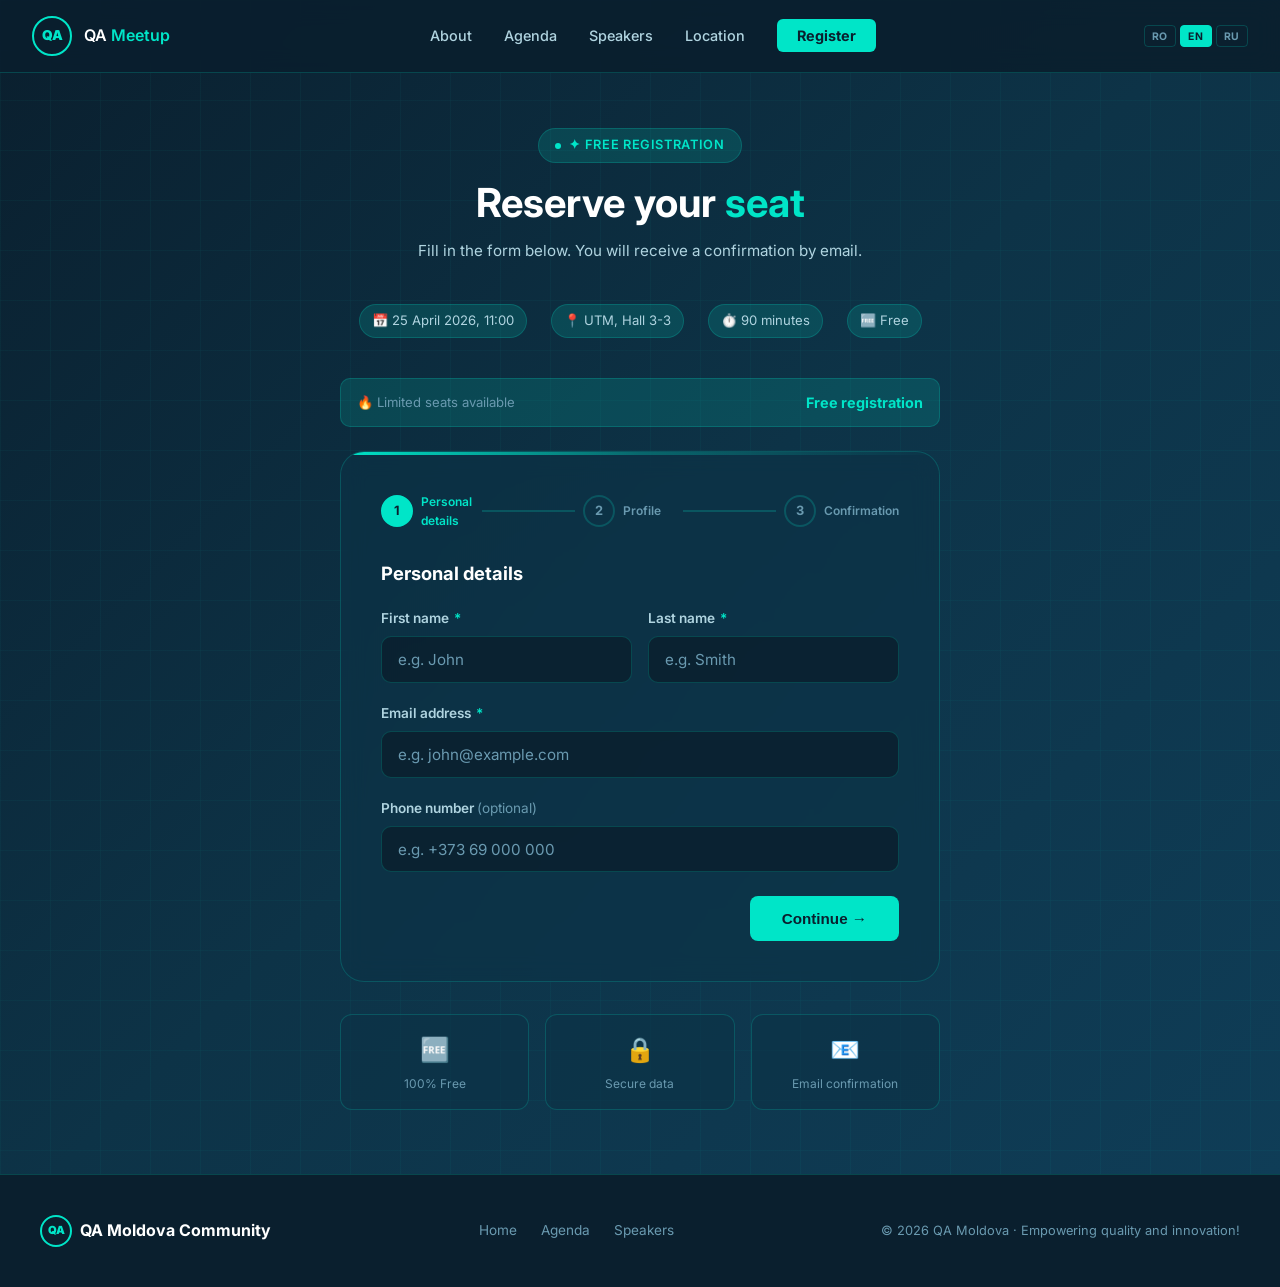
==== commit 5d7efc0b: "Add RO/EN/RU multilanguage support and Instagram visuals - i18n.js: 210 keys × 3 languages (Romanian" ====
--- a/register.html
+++ b/register.html
@@ -18,15 +18,20 @@
       <span class="nav-logo-text">QA <span>Meetup</span></span>
     </a>
     <ul class="nav-links" id="nav-links">
-      <li><a href="index.html#about">Despre</a></li>
-      <li><a href="index.html#agenda">Agenda</a></li>
-      <li><a href="index.html#speakers">Speakeri</a></li>
-      <li><a href="index.html#location">Locație</a></li>
-      <li><a href="register.html" class="nav-cta">Înregistrare</a></li>
+      <li><a href="index.html#about" data-i18n="nav_about">Despre</a></li>
+      <li><a href="index.html#agenda" data-i18n="nav_agenda">Agenda</a></li>
+      <li><a href="index.html#speakers" data-i18n="nav_speakers">Speakeri</a></li>
+      <li><a href="index.html#location" data-i18n="nav_location">Locație</a></li>
+      <li><a href="register.html" class="nav-cta" data-i18n="nav_register">Înregistrare</a></li>
     </ul>
     <div class="hamburger" id="hamburger" onclick="toggleMenu()">
       <span></span><span></span><span></span>
     </div>
+    <div class="lang-switcher" id="lang-switcher">
+      <button class="lang-btn" data-lang="ro" onclick="setLang('ro')">RO</button>
+      <button class="lang-btn" data-lang="en" onclick="setLang('en')">EN</button>
+      <button class="lang-btn" data-lang="ru" onclick="setLang('ru')">RU</button>
+    </div>
   </nav>
 
   <!-- ─── Register Hero ─── -->
@@ -36,25 +41,25 @@
 
       <!-- Header -->
       <div class="register-header">
-        <div class="hero-badge" style="display:inline-flex;margin-bottom:1rem;">
+        <div class="hero-badge" style="display:inline-flex;margin-bottom:1rem;" data-i18n="reg_badge">
           ✦ Înregistrare Gratuită
         </div>
-        <h1>Rezervă-ți <span class="accent">locul</span></h1>
-        <p>Completează formularul de mai jos. Vei primi o confirmare pe email.</p>
+        <h1 data-i18n-html="reg_title">Rezervă-ți <span class="accent">locul</span></h1>
+        <p data-i18n="reg_subtitle">Completează formularul de mai jos. Vei primi o confirmare pe email.</p>
       </div>
 
       <!-- Event chips -->
       <div class="register-event-info">
-        <div class="info-chip">📅 25 Aprilie 2026, 11:00</div>
-        <div class="info-chip">📍 UTM, Aula 3-3</div>
-        <div class="info-chip">⏱️ 90 minute</div>
-        <div class="info-chip">🆓 Gratuit</div>
+        <div class="info-chip" data-i18n="reg_chip_date">📅 25 Aprilie 2026, 11:00</div>
+        <div class="info-chip" data-i18n="reg_chip_location">📍 UTM, Aula 3-3</div>
+        <div class="info-chip" data-i18n="reg_chip_duration">⏱️ 90 minute</div>
+        <div class="info-chip" data-i18n="reg_chip_free">🆓 Gratuit</div>
       </div>
 
       <!-- Spots indicator -->
       <div class="spots-counter">
-        <span class="spots-text">🔥 Locuri limitate disponibile</span>
-        <span class="spots-num">Înregistrare gratuită</span>
+        <span class="spots-text" data-i18n="reg_spots_text">🔥 Locuri limitate disponibile</span>
+        <span class="spots-num" data-i18n="reg_spots_num">Înregistrare gratuită</span>
       </div>
 
       <!-- Form card -->
@@ -64,77 +69,81 @@
         <div class="progress-steps" id="progress">
           <div class="step" id="step-indicator-1">
             <div class="step-circle active" id="circle-1">1</div>
-            <div class="step-label active" id="label-1">Date personale</div>
+            <div class="step-label active" id="label-1" data-i18n="reg_step1_label">Date personale</div>
           </div>
           <div class="step-connector" id="connector-1"></div>
           <div class="step" id="step-indicator-2">
             <div class="step-circle" id="circle-2">2</div>
-            <div class="step-label" id="label-2">Profil</div>
+            <div class="step-label" id="label-2" data-i18n="reg_step2_label">Profil</div>
           </div>
           <div class="step-connector" id="connector-2"></div>
           <div class="step" id="step-indicator-3">
             <div class="step-circle" id="circle-3">3</div>
-            <div class="step-label" id="label-3">Confirmare</div>
+            <div class="step-label" id="label-3" data-i18n="reg_step3_label">Confirmare</div>
           </div>
         </div>
 
         <!-- Step 1: Personal info -->
         <div class="form-step active" id="step-1">
-          <h3 style="font-size:1.15rem;margin-bottom:1.5rem;color:var(--white);">
+          <h3 style="font-size:1.15rem;margin-bottom:1.5rem;color:var(--white);" data-i18n="reg_step1_title">
             Date personale
           </h3>
 
           <div class="form-row">
             <div class="form-group">
-              <label for="firstName">Prenume <span class="required">*</span></label>
+              <label for="firstName"><span data-i18n="reg_firstname_label">Prenume</span> <span class="required">*</span></label>
               <input
                 type="text"
                 id="firstName"
                 class="form-input"
                 placeholder="ex: Andrei"
+                data-i18n-ph="reg_firstname_ph"
                 autocomplete="given-name"
               />
-              <div class="error-msg" id="firstName-error">Te rugăm să introduci prenumele.</div>
+              <div class="error-msg" id="firstName-error" data-i18n="reg_firstname_error">Te rugăm să introduci prenumele.</div>
             </div>
             <div class="form-group">
-              <label for="lastName">Nume <span class="required">*</span></label>
+              <label for="lastName"><span data-i18n="reg_lastname_label">Nume</span> <span class="required">*</span></label>
               <input
                 type="text"
                 id="lastName"
                 class="form-input"
                 placeholder="ex: Popescu"
+                data-i18n-ph="reg_lastname_ph"
                 autocomplete="family-name"
               />
-              <div class="error-msg" id="lastName-error">Te rugăm să introduci numele.</div>
-            </div>
-          </div>
-
-          <div class="form-group">
-            <label for="email">Adresă de email <span class="required">*</span></label>
+              <div class="error-msg" id="lastName-error" data-i18n="reg_lastname_error">Te rugăm să introduci numele.</div>
+            </div>
+          </div>
+
+          <div class="form-group">
+            <label for="email"><span data-i18n="reg_email_label">Adresă de email</span> <span class="required">*</span></label>
             <input
               type="email"
               id="email"
               class="form-input"
               placeholder="ex: andrei@example.com"
+              data-i18n-ph="reg_email_ph"
               autocomplete="email"
             />
-            <div class="error-msg" id="email-error">Te rugăm să introduci un email valid.</div>
-          </div>
-
-          <div class="form-group">
-            <label for="phone">Număr de telefon <span style="color:var(--text-muted);font-weight:400;">(opțional)</span></label>
+            <div class="error-msg" id="email-error" data-i18n="reg_email_error">Te rugăm să introduci un email valid.</div>
+          </div>
+
+          <div class="form-group">
+            <label for="phone"><span data-i18n="reg_phone_label">Număr de telefon</span> <span style="color:var(--text-muted);font-weight:400;" data-i18n="reg_phone_optional">(opțional)</span></label>
             <input
               type="tel"
               id="phone"
               class="form-input"
               placeholder="ex: +373 69 000 000"
+              data-i18n-ph="reg_phone_ph"
               autocomplete="tel"
             />
           </div>
 
           <div class="form-footer">
             <div></div>
-            <button class="btn btn-primary" onclick="goToStep(2)">
+            <button class="btn btn-primary" onclick="goToStep(2)" data-i18n="reg_btn_continue">
               Continuă →
             </button>
           </div>
@@ -142,69 +151,70 @@
 
         <!-- Step 2: Profile -->
         <div class="form-step" id="step-2">
-          <h3 style="font-size:1.15rem;margin-bottom:1.5rem;color:var(--white);">
+          <h3 style="font-size:1.15rem;margin-bottom:1.5rem;color:var(--white);" data-i18n="reg_step2_title">
             Spune-ne mai multe despre tine
           </h3>
 
           <div class="form-group">
-            <label for="role">Care este profilul tău? <span class="required">*</span></label>
+            <label for="role"><span data-i18n="reg_role_label">Care este profilul tău?</span> <span class="required">*</span></label>
             <select id="role" class="form-input form-select">
-              <option value="" disabled selected>Selectează profilul tău</option>
-              <option value="student">Student (IT / Informatică)</option>
-              <option value="student-other">Student (altă specialitate)</option>
-              <option value="junior">Junior QA / Tester (0-2 ani)</option>
-              <option value="career-change">Reconversie profesională</option>
-              <option value="mid">Mid / Senior QA Engineer</option>
-              <option value="developer">Developer / DevOps</option>
-              <option value="hr">HR / Recruiter</option>
-              <option value="other">Altul</option>
+              <option value="" disabled selected data-i18n="reg_role_ph">Selectează profilul tău</option>
+              <option value="student" data-i18n="reg_role_student">Student (IT / Informatică)</option>
+              <option value="student-other" data-i18n="reg_role_student_oth">Student (altă specialitate)</option>
+              <option value="junior" data-i18n="reg_role_junior">Junior QA / Tester (0-2 ani)</option>
+              <option value="career-change" data-i18n="reg_role_career">Reconversie profesională</option>
+              <option value="mid" data-i18n="reg_role_mid">Mid / Senior QA Engineer</option>
+              <option value="developer" data-i18n="reg_role_dev">Developer / DevOps</option>
+              <option value="hr" data-i18n="reg_role_hr">HR / Recruiter</option>
+              <option value="other" data-i18n="reg_role_other">Altul</option>
             </select>
-            <div class="error-msg" id="role-error">Te rugăm să selectezi profilul tău.</div>
-          </div>
-
-          <div class="form-group">
-            <label for="company">Universitate / Companie <span style="color:var(--text-muted);font-weight:400;">(opțional)</span></label>
+            <div class="error-msg" id="role-error" data-i18n="reg_role_error">Te rugăm să selectezi profilul tău.</div>
+          </div>
+
+          <div class="form-group">
+            <label for="company"><span data-i18n="reg_company_label">Universitate / Companie</span> <span style="color:var(--text-muted);font-weight:400;" data-i18n="reg_company_optional">(opțional)</span></label>
             <input
               type="text"
               id="company"
               class="form-input"
               placeholder="ex: UTM, Endava, Freelancer..."
+              data-i18n-ph="reg_company_ph"
             />
           </div>
 
           <div class="form-group">
-            <label for="interest">Ce te interesează cel mai mult? <span class="required">*</span></label>
+            <label for="interest"><span data-i18n="reg_interest_label">Ce te interesează cel mai mult?</span> <span class="required">*</span></label>
             <select id="interest" class="form-input form-select">
-              <option value="" disabled selected>Alege un subiect</option>
-              <option value="ai-qa">QA în Era AI</option>
-              <option value="career">Carieră QA & Angajare</option>
-              <option value="tools">Tooling & Automatizare</option>
-              <option value="banking">Banking QA</option>
-              <option value="networking">Networking cu profesioniști</option>
-              <option value="all">Toate subiectele</option>
+              <option value="" disabled selected data-i18n="reg_interest_ph">Alege un subiect</option>
+              <option value="ai-qa" data-i18n="reg_interest_ai">QA în Era AI</option>
+              <option value="career" data-i18n="reg_interest_career">Carieră QA & Angajare</option>
+              <option value="tools" data-i18n="reg_interest_tools">Tooling & Automatizare</option>
+              <option value="banking" data-i18n="reg_interest_bank">Banking QA</option>
+              <option value="networking" data-i18n="reg_interest_net">Networking cu profesioniști</option>
+              <option value="all" data-i18n="reg_interest_all">Toate subiectele</option>
             </select>
-            <div class="error-msg" id="interest-error">Te rugăm să selectezi un subiect.</div>
-          </div>
-
-          <div class="form-group">
-            <label for="source">Cum ai aflat despre eveniment? <span style="color:var(--text-muted);font-weight:400;">(opțional)</span></label>
+            <div class="error-msg" id="interest-error" data-i18n="reg_interest_error">Te rugăm să selectezi un subiect.</div>
+          </div>
+
+          <div class="form-group">
+            <label for="source"><span data-i18n="reg_source_label">Cum ai aflat despre eveniment?</span> <span style="color:var(--text-muted);font-weight:400;" data-i18n="reg_source_optional">(opțional)</span></label>
             <select id="source" class="form-input form-select">
-              <option value="" disabled selected>Selectează sursa</option>
-              <option value="linkedin">LinkedIn</option>
-              <option value="instagram">Instagram</option>
-              <option value="facebook">Facebook</option>
-              <option value="telegram">Telegram</option>
-              <option value="friend">Prieten / Coleg</option>
-              <option value="utm">Anunț UTM</option>
-              <option value="other">Altceva</option>
+              <option value="" disabled selected data-i18n="reg_source_ph">Selectează sursa</option>
+              <option value="linkedin" data-i18n="reg_source_linkedin">LinkedIn</option>
+              <option value="instagram" data-i18n="reg_source_instagram">Instagram</option>
+              <option value="facebook" data-i18n="reg_source_facebook">Facebook</option>
+              <option value="telegram" data-i18n="reg_source_telegram">Telegram</option>
+              <option value="friend" data-i18n="reg_source_friend">Prieten / Coleg</option>
+              <option value="utm" data-i18n="reg_source_utm">Anunț UTM</option>
+              <option value="other" data-i18n="reg_source_other">Altceva</option>
             </select>
           </div>
 
           <div class="form-footer">
-            <button class="btn btn-outline" onclick="goToStep(1)">
+            <button class="btn btn-outline" onclick="goToStep(1)" data-i18n="reg_btn_back">
               ← Înapoi
             </button>
-            <button class="btn btn-primary" onclick="goToStep(3)">
+            <button class="btn btn-primary" onclick="goToStep(3)" data-i18n="reg_btn_continue">
               Continuă →
             </button>
           </div>
@@ -212,7 +222,7 @@
 
         <!-- Step 3: Confirm -->
         <div class="form-step" id="step-3">
-          <h3 style="font-size:1.15rem;margin-bottom:1.5rem;color:var(--white);">
+          <h3 style="font-size:1.15rem;margin-bottom:1.5rem;color:var(--white);" data-i18n="reg_step3_title">
             Confirmă înregistrarea
           </h3>
 
@@ -232,7 +242,7 @@
             </div>
             <div class="detail-row">
               <span>📅</span>
-              <span style="color:var(--text-light);">25 Aprilie 2026, ora 11:00 — UTM, Aula 3-3</span>
+              <span style="color:var(--text-light);" data-i18n="reg_summary_date">25 Aprilie 2026, ora 11:00 — UTM, Aula 3-3</span>
             </div>
           </div>
 
@@ -240,26 +250,26 @@
             <div class="checkbox-group">
               <input type="checkbox" id="terms" class="checkbox-input" />
               <label for="terms" class="checkbox-label">
-                Sunt de acord cu prelucrarea datelor personale în scopul organizării evenimentului și primirea confirmării prin email. <span class="required">*</span>
+                <span data-i18n="reg_terms_label">Sunt de acord cu prelucrarea datelor personale în scopul organizării evenimentului și primirea confirmării prin email.</span> <span class="required">*</span>
               </label>
             </div>
-            <div class="error-msg" id="terms-error">Este necesar acordul pentru a continua.</div>
+            <div class="error-msg" id="terms-error" data-i18n="reg_terms_error">Este necesar acordul pentru a continua.</div>
           </div>
 
           <div class="form-group" style="margin-top:0.5rem;">
             <div class="checkbox-group">
               <input type="checkbox" id="newsletter" class="checkbox-input" />
-              <label for="newsletter" class="checkbox-label">
+              <label for="newsletter" class="checkbox-label" data-i18n="reg_newsletter">
                 Doresc să primesc noutăți despre viitoarele evenimente ale comunității QA Moldova.
               </label>
             </div>
           </div>
 
           <div class="form-footer" style="margin-top:2rem;">
-            <button class="btn btn-outline" onclick="goToStep(2)">
+            <button class="btn btn-outline" onclick="goToStep(2)" data-i18n="reg_btn_back">
               ← Înapoi
             </button>
-            <button class="btn btn-primary" onclick="submitForm()" id="submit-btn">
+            <button class="btn btn-primary" onclick="submitForm()" id="submit-btn" data-i18n="reg_btn_submit">
               ✓ Confirmă Înregistrarea
             </button>
           </div>
@@ -268,36 +278,37 @@
         <!-- Success State -->
         <div class="success-state" id="success-state">
           <div class="success-icon">🎉</div>
-          <h2>Înregistrare <span class="accent">confirmată!</span></h2>
-          <p>Felicitări, <strong id="success-name">—</strong>!</p>
-          <p>Un email de confirmare a fost trimis la</p>
+          <h2 data-i18n-html="reg_success_title">Înregistrare <span class="accent">confirmată!</span></h2>
+          <p><span data-i18n="reg_success_congrats">Felicitări,</span> <strong id="success-name">—</strong>!</p>
+          <p data-i18n="reg_success_sent">Un email de confirmare a fost trimis la</p>
           <p class="success-email" id="success-email-display">—</p>
 
           <div class="success-details">
             <div class="detail-row">
               <span>📅</span>
-              <span>Sâmbătă, 25 Aprilie 2026 · ora 11:00</span>
+              <span data-i18n="reg_success_date">Sâmbătă, 25 Aprilie 2026 · ora 11:00</span>
             </div>
             <div class="detail-row">
               <span>📍</span>
-              <span>UTM — Blocul 3 (FCIM), Aula 3-3, Chișinău</span>
+              <span data-i18n="reg_success_location">UTM — Blocul 3 (FCIM), Aula 3-3, Chișinău</span>
             </div>
             <div class="detail-row">
               <span>🚪</span>
-              <span>Ușile se deschid la 10:45 — vino cu 15 min înainte</span>
+              <span data-i18n="reg_success_doors">Ușile se deschid la 10:45 — vino cu 15 min înainte</span>
             </div>
             <div class="detail-row">
               <span>📋</span>
-              <span>Adaugă evenimentul în calendar pentru a nu uita</span>
+              <span data-i18n="reg_success_calendar">Adaugă evenimentul în calendar pentru a nu uita</span>
             </div>
           </div>
 
           <div style="display:flex;gap:1rem;justify-content:center;flex-wrap:wrap;margin-top:1rem;">
-            <a href="index.html" class="btn btn-outline">← Înapoi la Site</a>
+            <a href="index.html" class="btn btn-outline" data-i18n="reg_btn_back_site">← Înapoi la Site</a>
             <a
               href="https://calendar.google.com/calendar/render?action=TEMPLATE&text=QA+Spring+Meetup+2026&dates=20260425T090000Z/20260425T103000Z&details=QA+Moldova+Spring+Meetup+2026&location=UTM,+Blocul+3+(FCIM),+Aula+3-3,+Chișinău"
               target="_blank"
               class="btn btn-primary"
+              data-i18n="reg_btn_add_calendar"
             >
               📅 Adaugă în Calendar
             </a>
@@ -310,15 +321,15 @@
       <div style="margin-top:2rem;display:grid;grid-template-columns:repeat(3,1fr);gap:1rem;text-align:center;">
         <div style="background:var(--card-bg);border:1px solid var(--border);border-radius:12px;padding:1rem;">
           <div style="font-size:1.5rem;margin-bottom:0.3rem;">🆓</div>
-          <div style="font-size:0.75rem;color:var(--text-muted);">100% Gratuit</div>
+          <div style="font-size:0.75rem;color:var(--text-muted);" data-i18n="reg_side_free">100% Gratuit</div>
         </div>
         <div style="background:var(--card-bg);border:1px solid var(--border);border-radius:12px;padding:1rem;">
           <div style="font-size:1.5rem;margin-bottom:0.3rem;">🔒</div>
-          <div style="font-size:0.75rem;color:var(--text-muted);">Date securizate</div>
+          <div style="font-size:0.75rem;color:var(--text-muted);" data-i18n="reg_side_secure">Date securizate</div>
         </div>
         <div style="background:var(--card-bg);border:1px solid var(--border);border-radius:12px;padding:1rem;">
           <div style="font-size:1.5rem;margin-bottom:0.3rem;">📧</div>
-          <div style="font-size:0.75rem;color:var(--text-muted);">Confirmare email</div>
+          <div style="font-size:0.75rem;color:var(--text-muted);" data-i18n="reg_side_confirm">Confirmare email</div>
         </div>
       </div>
 
@@ -333,11 +344,11 @@
         <span>QA Moldova Community</span>
       </a>
       <div class="footer-links">
-        <a href="index.html">Acasă</a>
-        <a href="index.html#agenda">Agenda</a>
-        <a href="index.html#speakers">Speakeri</a>
+        <a href="index.html" data-i18n="footer_home">Acasă</a>
+        <a href="index.html#agenda" data-i18n="footer_agenda">Agenda</a>
+        <a href="index.html#speakers" data-i18n="footer_speakers">Speakeri</a>
       </div>
-      <div class="footer-copy">© 2026 QA Moldova · Empowering quality and innovation!</div>
+      <div class="footer-copy" data-i18n="footer_copy">© 2026 QA Moldova · Empowering quality and innovation!</div>
     </div>
   </footer>
 
@@ -349,16 +360,21 @@
 
     let currentStep = 1;
 
-    const roleLabels = {
-      'student': 'Student (IT / Informatică)',
-      'student-other': 'Student (altă specialitate)',
-      'junior': 'Junior QA / Tester (0-2 ani)',
-      'career-change': 'Reconversie profesională',
-      'mid': 'Mid / Senior QA Engineer',
-      'developer': 'Developer / DevOps',
-      'hr': 'HR / Recruiter',
-      'other': 'Altul'
-    };
+    // Role labels are set dynamically from T object in i18n.js
+    function getRoleLabel(role) {
+      const lang = localStorage.getItem('qa_lang') || 'ro';
+      const map = {
+        'student':       T[lang].reg_role_student,
+        'student-other': T[lang].reg_role_student_oth,
+        'junior':        T[lang].reg_role_junior,
+        'career-change': T[lang].reg_role_career,
+        'mid':           T[lang].reg_role_mid,
+        'developer':     T[lang].reg_role_dev,
+        'hr':            T[lang].reg_role_hr,
+        'other':         T[lang].reg_role_other,
+      };
+      return map[role] || role;
+    }
 
     function validateStep(step) {
       let valid = true;
@@ -464,7 +480,7 @@
 
         document.getElementById('summary-name').textContent = firstName + ' ' + lastName;
         document.getElementById('summary-email').textContent = email;
-        document.getElementById('summary-role').textContent = roleLabels[role] || role;
+        document.getElementById('summary-role').textContent = getRoleLabel(role);
       }
 
       document.getElementById('step-' + currentStep).classList.remove('active');
@@ -476,49 +492,56 @@
       document.querySelector('.register-form-card').scrollIntoView({ behavior: 'smooth', block: 'start' });
     }
 
-    function submitForm() {
+    // ── Replace this URL after deploying the Apps Script ──
+    const SCRIPT_URL = 'https://script.google.com/macros/s/AKfycbxgeNTNWdEebJRsH9q5aKpxKhJhrnF9scPtHayKmKgCy3Kk_O0bYrEiJwTDKmn6dLcY/exec';
+
+    async function submitForm() {
       if (!validateStep(3)) return;
 
+      const lang = localStorage.getItem('qa_lang') || 'ro';
       const btn = document.getElementById('submit-btn');
-      btn.textContent = 'Procesare...';
+      btn.textContent = (T[lang] && T[lang].reg_btn_processing) || 'Procesare...';
       btn.disabled = true;
 
-      // Simulate submission
-      setTimeout(() => {
-        const firstName = document.getElementById('firstName').value.trim();
-        const lastName = document.getElementById('lastName').value.trim();
-        const email = document.getElementById('email').value.trim();
-
-        // Store in localStorage
-        const registrations = JSON.parse(localStorage.getItem('qa_meetup_registrations') || '[]');
-        registrations.push({
-          firstName,
-          lastName,
-          email,
-          phone: document.getElementById('phone').value.trim(),
-          role: document.getElementById('role').value,
-          company: document.getElementById('company').value.trim(),
-          interest: document.getElementById('interest').value,
-          source: document.getElementById('source').value,
-          newsletter: document.getElementById('newsletter').checked,
-          timestamp: new Date().toISOString()
+      const firstName = document.getElementById('firstName').value.trim();
+      const lastName  = document.getElementById('lastName').value.trim();
+      const email     = document.getElementById('email').value.trim();
+
+      const payload = {
+        firstName,
+        lastName,
+        email,
+        phone:      document.getElementById('phone').value.trim(),
+        role:       document.getElementById('role').value,
+        company:    document.getElementById('company').value.trim(),
+        interest:   document.getElementById('interest').value,
+        source:     document.getElementById('source').value,
+        newsletter: document.getElementById('newsletter').checked,
+        timestamp:  new Date().toISOString()
+      };
+
+      try {
+        await fetch(SCRIPT_URL, {
+          method: 'POST',
+          mode: 'no-cors',
+          headers: { 'Content-Type': 'application/json' },
+          body: JSON.stringify(payload)
         });
-        localStorage.setItem('qa_meetup_registrations', JSON.stringify(registrations));
-
-        // Show success
-        document.getElementById('progress').style.display = 'none';
-        for (let i = 1; i <= 3; i++) {
-          document.getElementById('step-' + i).classList.remove('active');
-        }
-
-        document.getElementById('success-name').textContent = firstName + ' ' + lastName;
-        document.getElementById('success-email-display').textContent = email;
-        document.getElementById('success-state').classList.add('show');
-
-        // Scroll to success
-        document.querySelector('.register-form-card').scrollIntoView({ behavior: 'smooth', block: 'start' });
-      }, 1200);
+      } catch (err) {
+        console.error('Sheets error:', err);
+      }
+
+      // Show success regardless (no-cors means we can't read the response)
+      document.getElementById('progress').style.display = 'none';
+      for (let i = 1; i <= 3; i++) {
+        document.getElementById('step-' + i).classList.remove('active');
+      }
+      document.getElementById('success-name').textContent = firstName + ' ' + lastName;
+      document.getElementById('success-email-display').textContent = email;
+      document.getElementById('success-state').classList.add('show');
+      document.querySelector('.register-form-card').scrollIntoView({ behavior: 'smooth', block: 'start' });
     }
   </script>
+  <script src="i18n.js"></script>
 </body>
 </html>
--- a/styles.css
+++ b/styles.css
@@ -1390,6 +1390,16 @@
     text-align: center;
   }
 
+  .footer-links {
+    flex-wrap: wrap;
+    justify-content: center;
+    gap: 0.75rem 1.25rem;
+  }
+
+  .footer-logo {
+    font-size: 0.9rem;
+  }
+
   .hero-actions {
     flex-direction: column;
   }
@@ -1417,3 +1427,318 @@
     padding: 7rem 1.25rem 3rem;
   }
 }
+
+/* ── Hero Tagline ── */
+.hero-tagline {
+  font-size: clamp(1rem, 2vw, 1.2rem);
+  font-weight: 600;
+  color: var(--accent);
+  margin-bottom: 0.75rem;
+  line-height: 1.4;
+}
+
+/* ── Speaker Cards with Photos ── */
+.speakers-grid--3 {
+  display: grid;
+  grid-template-columns: repeat(3, 1fr);
+  gap: 2rem;
+}
+
+.speaker-card--photo {
+  display: flex;
+  flex-direction: column;
+  align-items: center;
+  text-align: center;
+  padding: 0;
+  overflow: hidden;
+}
+
+.speaker-photo-wrap {
+  width: 100%;
+  height: 380px;
+  overflow: hidden;
+  position: relative;
+  background: var(--teal-mid);
+  flex-shrink: 0;
+}
+
+.speaker-photo {
+  width: 100%;
+  height: 100%;
+  object-fit: cover;
+  object-position: top center;
+  display: block;
+  transition: transform 0.4s ease;
+}
+
+.speaker-card--photo:hover .speaker-photo {
+  transform: scale(1.04);
+}
+
+.speaker-photo-wrap--placeholder {
+  display: flex;
+  align-items: center;
+  justify-content: center;
+  background: linear-gradient(135deg, var(--teal-mid), var(--teal-light));
+}
+
+.speaker-initials {
+  font-size: 3.5rem;
+  font-weight: 800;
+  color: var(--accent);
+  opacity: 0.5;
+}
+
+.speaker-info {
+  padding: 1.5rem;
+  width: 100%;
+}
+
+.speaker-badge {
+  display: inline-block;
+  font-size: 0.65rem;
+  font-weight: 700;
+  text-transform: uppercase;
+  letter-spacing: 0.1em;
+  color: var(--teal-dark);
+  background: var(--accent);
+  padding: 0.2rem 0.6rem;
+  border-radius: 999px;
+  margin-bottom: 0.6rem;
+}
+
+.speaker-badge--workshop {
+  background: #fbbf24;
+  color: #1a1000;
+}
+
+/* ── Agenda Featured Cards ── */
+.agenda-card--featured {
+  border-color: rgba(0, 229, 200, 0.4);
+  background: rgba(13, 51, 71, 0.9);
+}
+
+.agenda-card--featured::after {
+  content: '★ Keynote';
+  position: absolute;
+  top: 1rem;
+  right: 1rem;
+  font-size: 0.65rem;
+  font-weight: 700;
+  color: var(--accent);
+  background: var(--accent-glow);
+  border: 1px solid var(--border);
+  padding: 0.2rem 0.5rem;
+  border-radius: 999px;
+}
+
+.agenda-speaker-avatar {
+  width: 22px;
+  height: 22px;
+  border-radius: 50%;
+  object-fit: cover;
+  object-position: top;
+  vertical-align: middle;
+  margin-right: 0.3rem;
+  border: 1px solid var(--border);
+}
+
+/* ── Panel Section ── */
+.panel-section {
+  background: var(--teal-dark);
+  position: relative;
+  overflow: hidden;
+}
+
+.panel-section::before {
+  content: '';
+  position: absolute;
+  inset: 0;
+  background-image: linear-gradient(rgba(0, 229, 200, 0.03) 1px, transparent 1px),
+    linear-gradient(90deg, rgba(0, 229, 200, 0.03) 1px, transparent 1px);
+  background-size: 50px 50px;
+}
+
+.panel-section .container {
+  position: relative;
+  z-index: 1;
+}
+
+.panel-guests {
+  display: grid;
+  grid-template-columns: repeat(4, 1fr);
+  gap: 1.25rem;
+  margin-bottom: 3rem;
+}
+
+.panel-guest-card {
+  background: var(--card-bg);
+  border: 1px solid var(--border);
+  border-radius: 16px;
+  padding: 1.5rem;
+  text-align: center;
+  transition: all 0.3s;
+}
+
+.panel-guest-card:hover {
+  transform: translateY(-4px);
+  border-color: var(--accent);
+}
+
+.panel-guest-card--tbd {
+  border-style: dashed;
+  opacity: 0.7;
+}
+
+.panel-guest-card--tbd:hover {
+  opacity: 1;
+}
+
+.panel-guest-avatar {
+  width: 72px;
+  height: 72px;
+  border-radius: 50%;
+  background: var(--teal-mid);
+  border: 2px dashed var(--border);
+  display: flex;
+  align-items: center;
+  justify-content: center;
+  font-size: 1.8rem;
+  font-weight: 800;
+  color: var(--text-muted);
+  margin: 0 auto 1rem;
+}
+
+.panel-guest-name {
+  font-size: 0.9rem;
+  font-weight: 700;
+  margin-bottom: 0.25rem;
+  color: var(--text-light);
+}
+
+.panel-guest-company {
+  font-size: 0.75rem;
+  color: var(--text-muted);
+}
+
+.panel-questions {
+  display: grid;
+  grid-template-columns: 1fr 2fr 1fr;
+  gap: 1.5rem;
+  align-items: start;
+}
+
+.panel-block {
+  background: var(--card-bg);
+  border: 1px solid var(--border);
+  border-radius: 16px;
+  padding: 1.5rem;
+  transition: border-color 0.2s;
+}
+
+.panel-block:hover {
+  border-color: var(--accent);
+}
+
+.panel-block-label {
+  font-size: 0.75rem;
+  font-weight: 700;
+  text-transform: uppercase;
+  letter-spacing: 0.1em;
+  color: var(--accent);
+  margin-bottom: 1rem;
+  padding-bottom: 0.5rem;
+  border-bottom: 1px solid var(--border);
+}
+
+.panel-q-list {
+  list-style: none;
+  display: flex;
+  flex-direction: column;
+  gap: 0.6rem;
+}
+
+.panel-q-list li {
+  font-size: 0.82rem;
+  color: var(--text-light);
+  line-height: 1.5;
+  padding-left: 1rem;
+  position: relative;
+}
+
+.panel-q-list li::before {
+  content: '›';
+  position: absolute;
+  left: 0;
+  color: var(--accent);
+  font-weight: 700;
+}
+
+/* ── Footer Social ── */
+.footer-social {
+  display: inline-flex;
+  align-items: center;
+  gap: 0.4rem;
+}
+
+/* ── Mobile: New Sections ── */
+@media (max-width: 900px) {
+  .speakers-grid--3 {
+    grid-template-columns: repeat(2, 1fr);
+  }
+
+  .panel-guests {
+    grid-template-columns: repeat(2, 1fr);
+  }
+
+  .panel-questions {
+    grid-template-columns: 1fr;
+  }
+}
+
+@media (max-width: 768px) {
+  .speakers-grid--3 {
+    grid-template-columns: 1fr;
+    max-width: 400px;
+    margin: 0 auto;
+  }
+
+  .speaker-photo-wrap {
+    height: 300px;
+  }
+
+  .panel-guests {
+    grid-template-columns: repeat(2, 1fr);
+  }
+
+  .agenda-card--featured::after {
+    display: none;
+  }
+}
+
+/* ── Language Switcher ── */
+.lang-switcher {
+  display: flex;
+  gap: 0.25rem;
+  align-items: center;
+  margin-left: 0.5rem;
+}
+.lang-btn {
+  background: transparent;
+  border: 1px solid var(--border);
+  color: var(--text-muted);
+  font-size: 0.65rem;
+  font-weight: 700;
+  padding: 0.2rem 0.45rem;
+  border-radius: 4px;
+  cursor: pointer;
+  transition: all 0.2s;
+  font-family: inherit;
+  letter-spacing: 0.05em;
+}
+.lang-btn:hover,
+.lang-btn.active {
+  background: var(--accent);
+  border-color: var(--accent);
+  color: var(--teal-dark);
+}
